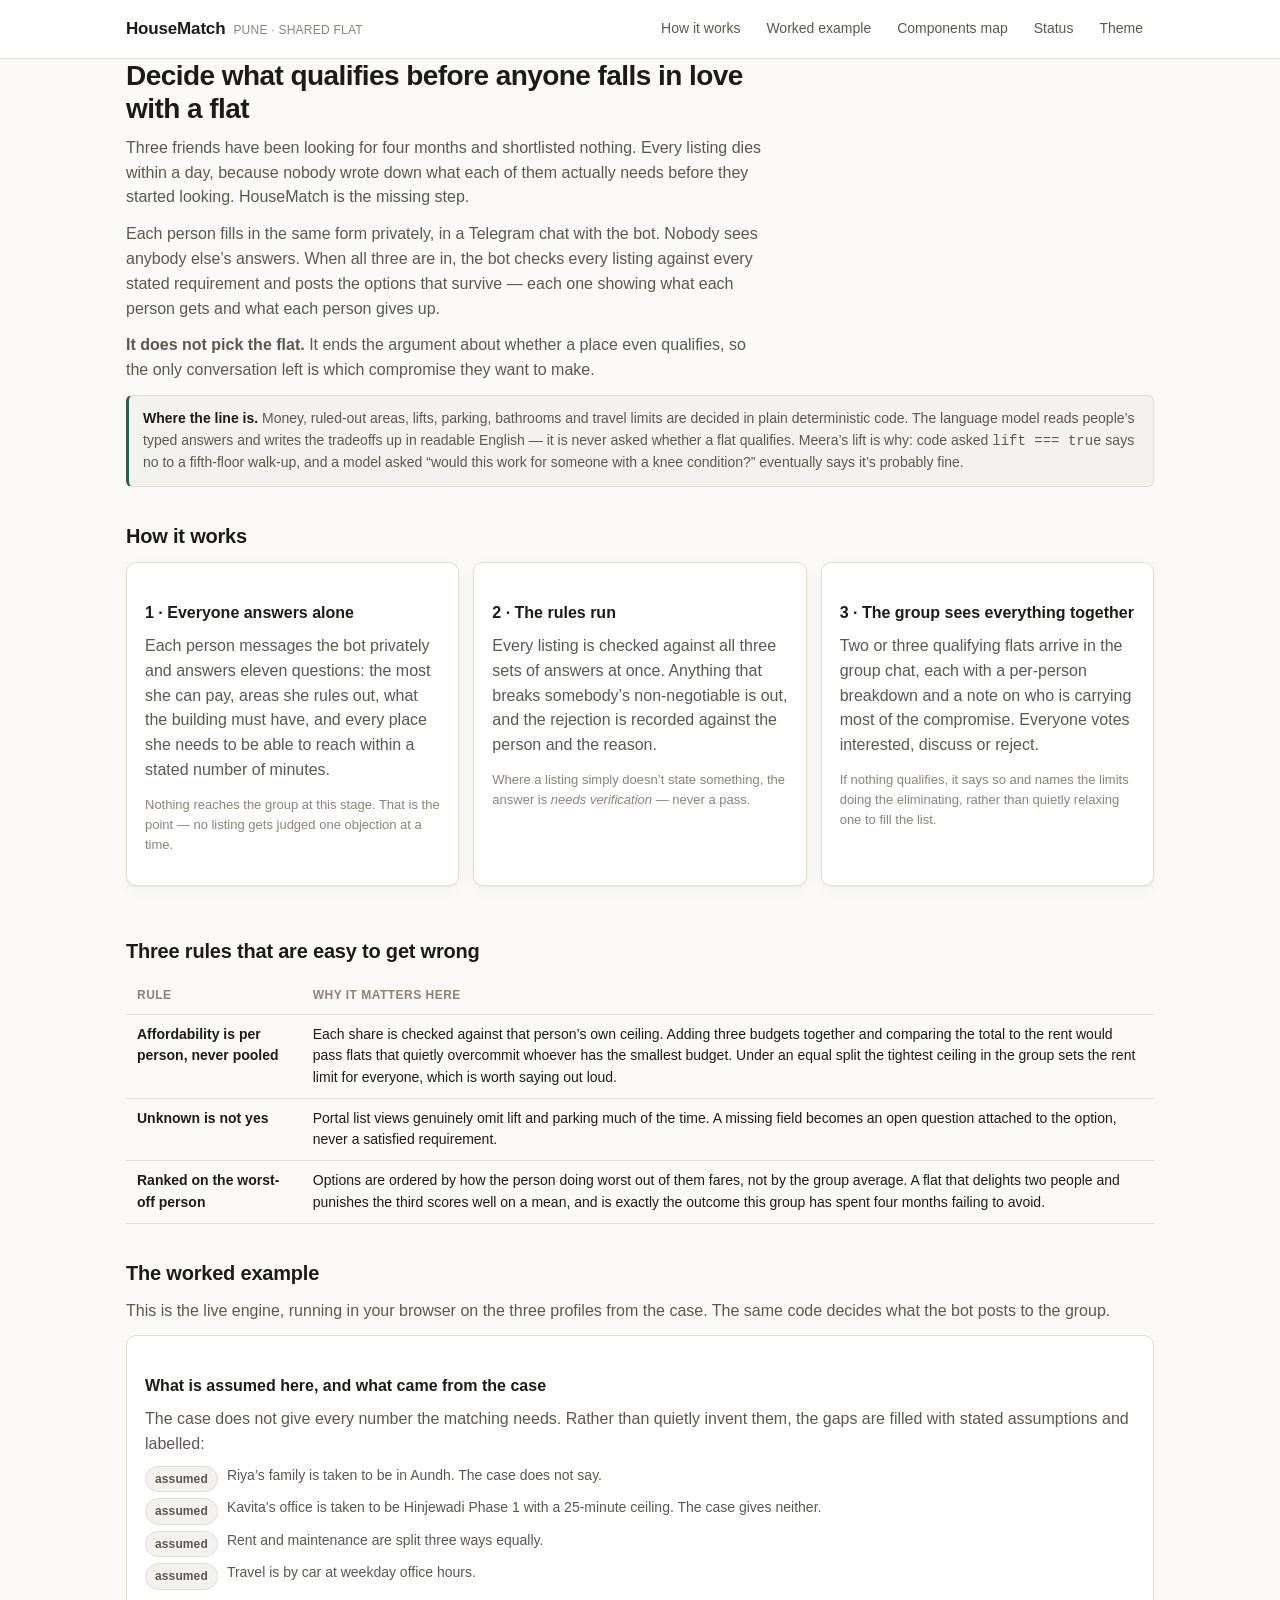
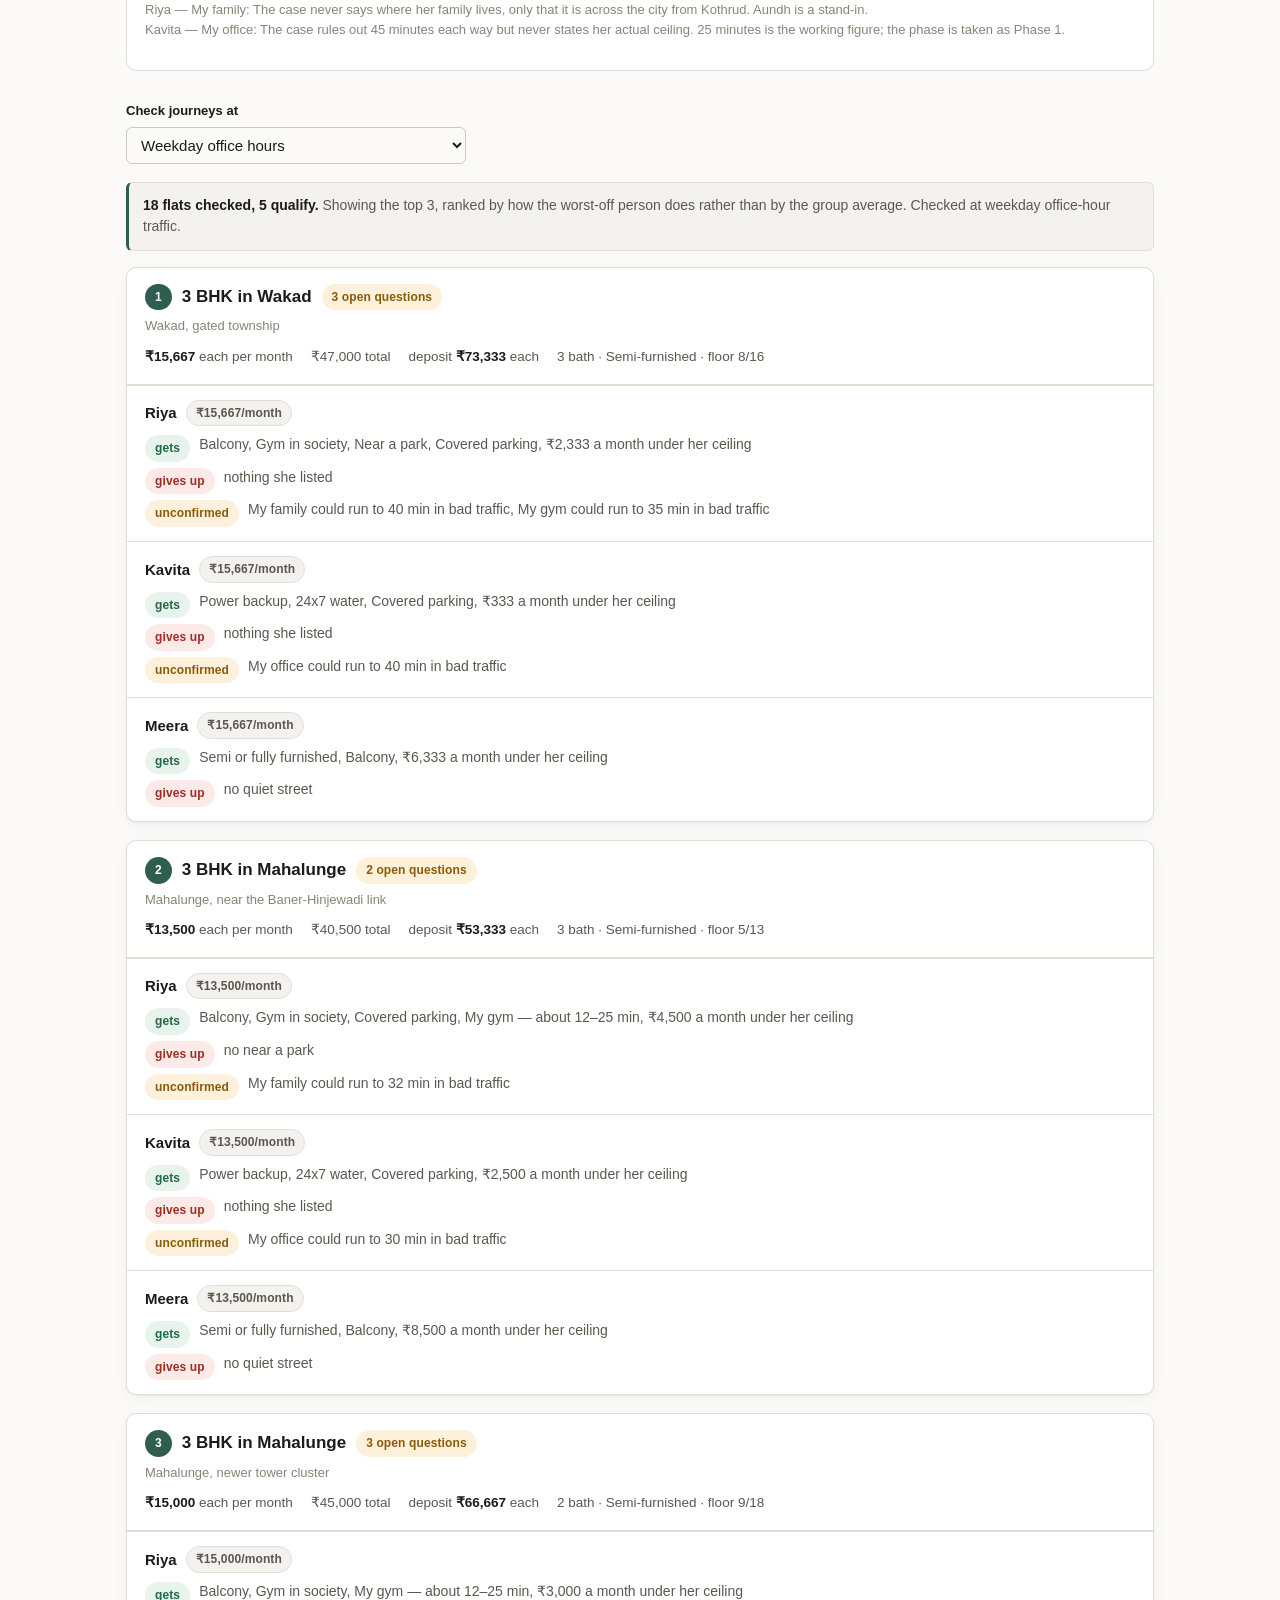
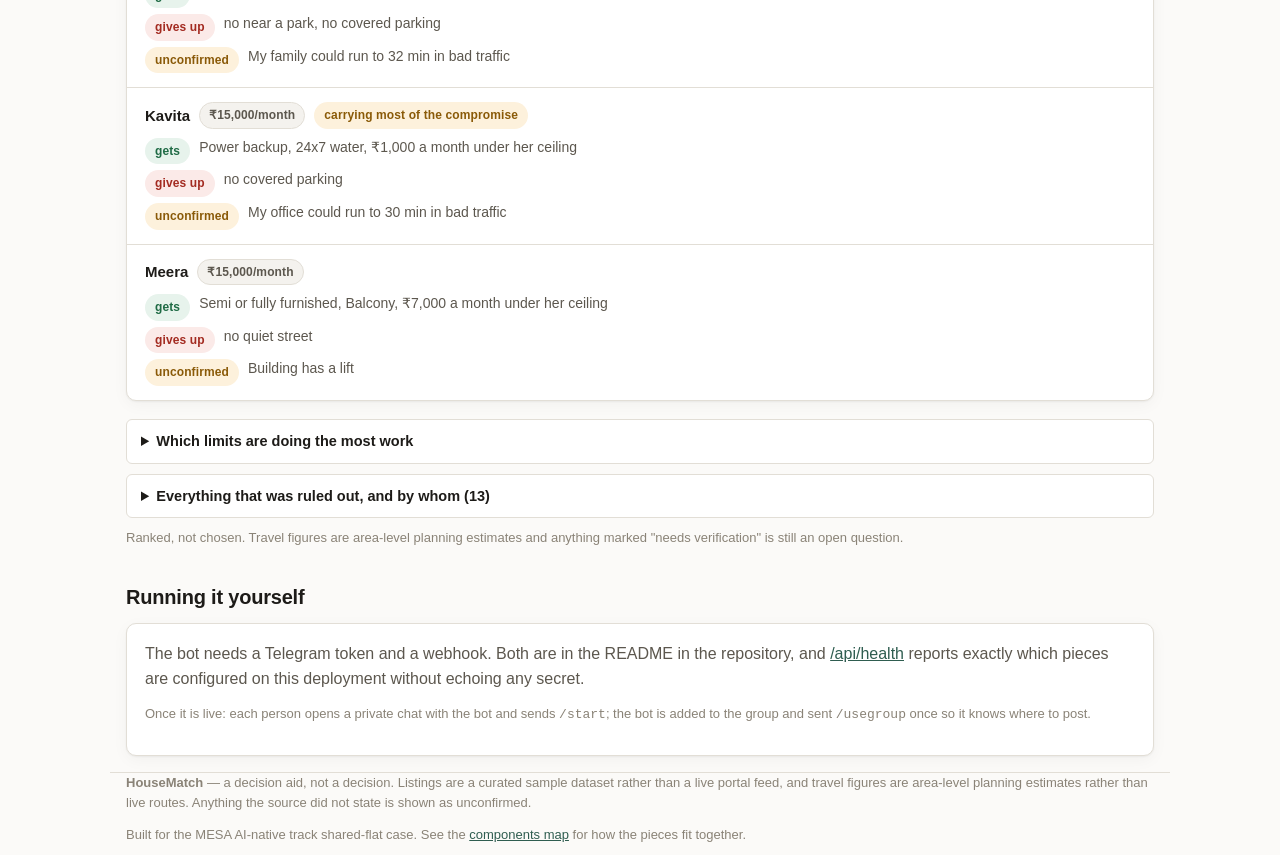
==== public/index.html @ d759376b "HouseMatch: shared-flat decision tool as a Telegram bot on Vercel Three people answer the same intak" ====
<!DOCTYPE html>
<html lang="en">
<head>
<meta charset="utf-8">
<meta name="viewport" content="width=device-width, initial-scale=1">
<title>HouseMatch</title>
<meta name="description" content="Three people state their constraints separately in Telegram, then see which flats qualify and exactly who is compromising on what.">
<link rel="icon" href="data:image/svg+xml,<svg xmlns='http://www.w3.org/2000/svg' viewBox='0 0 100 100'><text y='.9em' font-size='90'>&#127968;</text></svg>">
<link rel="stylesheet" href="assets/styles.css">
</head>
<body>

<header class="topbar">
  <div class="topbar-in">
    <div class="brand">HouseMatch <small>PUNE &middot; SHARED FLAT</small></div>
    <nav>
      <a href="#how">How it works</a>
      <a href="#example">Worked example</a>
      <a href="components-map.html">Components map</a>
      <a href="/api/health">Status</a>
      <button id="theme-toggle" title="Switch light and dark">Theme</button>
    </nav>
  </div>
</header>

<main class="wrap">

  <div class="lede">
    <h1>Decide what qualifies before anyone falls in love with a flat</h1>
    <p>Three friends have been looking for four months and shortlisted nothing. Every listing
    dies within a day, because nobody wrote down what each of them actually needs before they
    started looking. HouseMatch is the missing step.</p>
    <p>Each person fills in the same form privately, in a Telegram chat with the bot. Nobody sees
    anybody else&rsquo;s answers. When all three are in, the bot checks every listing against
    every stated requirement and posts the options that survive &mdash; each one showing what
    each person gets and what each person gives up.</p>
    <p><strong>It does not pick the flat.</strong> It ends the argument about whether a place even
    qualifies, so the only conversation left is which compromise they want to make.</p>
  </div>

  <div class="notice">
    <strong>Where the line is.</strong> Money, ruled-out areas, lifts, parking, bathrooms and
    travel limits are decided in plain deterministic code. The language model reads people&rsquo;s
    typed answers and writes the tradeoffs up in readable English &mdash; it is never asked whether
    a flat qualifies. Meera&rsquo;s lift is why: code asked <code>lift === true</code> says no to a
    fifth-floor walk-up, and a model asked &ldquo;would this work for someone with a knee
    condition?&rdquo; eventually says it&rsquo;s probably fine.
  </div>

  <h2 id="how">How it works</h2>
  <div class="grid g3">
    <div class="card">
      <h3>1 &middot; Everyone answers alone</h3>
      <p>Each person messages the bot privately and answers eleven questions: the most she can pay,
      areas she rules out, what the building must have, and every place she needs to be able to
      reach within a stated number of minutes.</p>
      <p class="muted">Nothing reaches the group at this stage. That is the point &mdash; no listing
      gets judged one objection at a time.</p>
    </div>
    <div class="card">
      <h3>2 &middot; The rules run</h3>
      <p>Every listing is checked against all three sets of answers at once. Anything that breaks
      somebody&rsquo;s non-negotiable is out, and the rejection is recorded against the person and
      the reason.</p>
      <p class="muted">Where a listing simply doesn&rsquo;t state something, the answer is
      <em>needs verification</em> &mdash; never a pass.</p>
    </div>
    <div class="card">
      <h3>3 &middot; The group sees everything together</h3>
      <p>Two or three qualifying flats arrive in the group chat, each with a per-person breakdown
      and a note on who is carrying most of the compromise. Everyone votes interested, discuss or
      reject.</p>
      <p class="muted">If nothing qualifies, it says so and names the limits doing the
      eliminating, rather than quietly relaxing one to fill the list.</p>
    </div>
  </div>

  <h2>Three rules that are easy to get wrong</h2>
  <div class="tbl-scroll">
    <table>
      <thead><tr><th>Rule</th><th>Why it matters here</th></tr></thead>
      <tbody>
        <tr>
          <td><b>Affordability is per person, never pooled</b></td>
          <td>Each share is checked against that person&rsquo;s own ceiling. Adding three budgets
          together and comparing the total to the rent would pass flats that quietly overcommit
          whoever has the smallest budget. Under an equal split the tightest ceiling in the group
          sets the rent limit for everyone, which is worth saying out loud.</td>
        </tr>
        <tr>
          <td><b>Unknown is not yes</b></td>
          <td>Portal list views genuinely omit lift and parking much of the time. A missing field
          becomes an open question attached to the option, never a satisfied requirement.</td>
        </tr>
        <tr>
          <td><b>Ranked on the worst-off person</b></td>
          <td>Options are ordered by how the person doing worst out of them fares, not by the
          group average. A flat that delights two people and punishes the third scores well on a
          mean, and is exactly the outcome this group has spent four months failing to avoid.</td>
        </tr>
      </tbody>
    </table>
  </div>

  <h2 id="example">The worked example</h2>
  <p>This is the live engine, running in your browser on the three profiles from the case. The
  same code decides what the bot posts to the group.</p>

  <div class="card flat" id="assumptions"></div>

  <div class="row" style="max-width:340px;margin-bottom:18px">
    <div>
      <label for="traffic">Check journeys at</label>
      <select id="traffic">
        <option value="peak" selected>Weekday office hours</option>
        <option value="offPeak">Lighter traffic</option>
      </select>
    </div>
  </div>

  <div id="results-out"></div>

  <h2>Running it yourself</h2>
  <div class="card">
    <p>The bot needs a Telegram token and a webhook. Both are in the README in the repository,
    and <a href="/api/health">/api/health</a> reports exactly which pieces are configured on this
    deployment without echoing any secret.</p>
    <p class="muted">Once it is live: each person opens a private chat with the bot and sends
    <code>/start</code>; the bot is added to the group and sent <code>/usegroup</code> once so it
    knows where to post.</p>
  </div>

</main>

<footer class="wrap">
  <p><strong>HouseMatch</strong> &mdash; a decision aid, not a decision. Listings are a curated
  sample dataset rather than a live portal feed, and travel figures are area-level planning
  estimates rather than live routes. Anything the source did not state is shown as unconfirmed.</p>
  <p>Built for the MESA AI-native track shared-flat case. See the
  <a href="components-map.html">components map</a> for how the pieces fit together.</p>
</footer>

<script src="data/listings.js"></script>
<script src="data/travel.js"></script>
<script src="data/demo-profiles.js"></script>
<script src="assets/match.js"></script>
<script src="assets/app.js"></script>
</body>
</html>
---- public/assets/styles.css ----
/* ---------------------------------------------------------------------------
 * HouseMatch — stylesheet
 * No framework, no build step. Loads straight from disk or from Vercel.
 * ------------------------------------------------------------------------- */

:root {
  --bg: #fbfaf8;
  --surface: #ffffff;
  --surface-2: #f4f2ee;
  --border: #e2ded6;
  --border-strong: #cec8bc;
  --text: #1d1b18;
  --text-2: #5c574e;
  --text-3: #8a8377;
  --accent: #2f5d50;
  --accent-soft: #e6efeb;
  --pass: #1f6b45;
  --pass-bg: #e7f3ec;
  --fail: #a32b21;
  --fail-bg: #fbeae8;
  --warn: #8a5a08;
  --warn-bg: #fdf1dc;
  --radius: 10px;
  --radius-sm: 6px;
  --shadow: 0 1px 2px rgba(29, 27, 24, .05), 0 4px 16px rgba(29, 27, 24, .04);
  --mono: ui-monospace, SFMono-Regular, "SF Mono", Menlo, Consolas, monospace;
  --sans: -apple-system, BlinkMacSystemFont, "Segoe UI", Inter, Roboto, Helvetica, Arial, sans-serif;
}

@media (prefers-color-scheme: dark) {
  :root:not([data-theme="light"]) {
    --bg: #16161a;
    --surface: #1e1e23;
    --surface-2: #26262c;
    --border: #33333b;
    --border-strong: #474751;
    --text: #f0eeea;
    --text-2: #b0aaa1;
    --text-3: #857f76;
    --accent: #7fc0aa;
    --accent-soft: #23342e;
    --pass: #6dc294;
    --pass-bg: #1b2f24;
    --fail: #e98a80;
    --fail-bg: #331d1b;
    --warn: #e0b263;
    --warn-bg: #332715;
    --shadow: 0 1px 2px rgba(0, 0, 0, .3), 0 4px 16px rgba(0, 0, 0, .2);
  }
}

:root[data-theme="dark"] {
  --bg: #16161a;
  --surface: #1e1e23;
  --surface-2: #26262c;
  --border: #33333b;
  --border-strong: #474751;
  --text: #f0eeea;
  --text-2: #b0aaa1;
  --text-3: #857f76;
  --accent: #7fc0aa;
  --accent-soft: #23342e;
  --pass: #6dc294;
  --pass-bg: #1b2f24;
  --fail: #e98a80;
  --fail-bg: #331d1b;
  --warn: #e0b263;
  --warn-bg: #332715;
  --shadow: 0 1px 2px rgba(0, 0, 0, .3), 0 4px 16px rgba(0, 0, 0, .2);
}

* { box-sizing: border-box; }

html { -webkit-text-size-adjust: 100%; }

body {
  margin: 0;
  background: var(--bg);
  color: var(--text);
  font-family: var(--sans);
  font-size: 16px;
  line-height: 1.55;
  -webkit-font-smoothing: antialiased;
}

.wrap { max-width: 1060px; margin: 0 auto; padding: 0 16px; }

/* ------------------------------- header ------------------------------- */
.topbar {
  border-bottom: 1px solid var(--border);
  background: var(--surface);
  position: sticky; top: 0; z-index: 40;
}
.topbar-in {
  max-width: 1060px; margin: 0 auto; padding: 12px 16px;
  display: flex; align-items: center; gap: 14px; flex-wrap: wrap;
}
.brand { font-weight: 650; letter-spacing: -.01em; font-size: 17px; display: flex; align-items: baseline; gap: 8px; }
.brand small { font-weight: 400; color: var(--text-3); font-size: 12px; letter-spacing: .02em; }
.topbar nav { margin-left: auto; display: flex; gap: 4px; flex-wrap: wrap; }
.topbar nav a, .topbar nav button {
  font: inherit; font-size: 14px; color: var(--text-2);
  background: none; border: 1px solid transparent; border-radius: var(--radius-sm);
  padding: 5px 10px; cursor: pointer; text-decoration: none;
}
.topbar nav a:hover, .topbar nav button:hover { background: var(--surface-2); color: var(--text); }
.topbar nav a.on { background: var(--accent-soft); color: var(--accent); font-weight: 550; }

/* ------------------------------- layout ------------------------------- */
main { padding: 28px 0 80px; }
.lede { max-width: 72ch; }
h1 { font-size: 28px; line-height: 1.2; letter-spacing: -.02em; margin: 0 0 10px; font-weight: 650; }
h2 { font-size: 20px; letter-spacing: -.01em; margin: 34px 0 10px; font-weight: 620; }
h3 { font-size: 16px; margin: 20px 0 8px; font-weight: 600; }
p { margin: 0 0 12px; color: var(--text-2); }
p.tight { margin-bottom: 6px; }
a { color: var(--accent); }

.muted { color: var(--text-3); font-size: 13px; }
.mono { font-family: var(--mono); font-size: 13px; }

section.step { display: none; }
section.step.on { display: block; }

/* ------------------------------- cards ------------------------------- */
.card {
  background: var(--surface); border: 1px solid var(--border);
  border-radius: var(--radius); padding: 18px; margin: 0 0 16px;
  box-shadow: var(--shadow);
}
.card.flat { box-shadow: none; }
.card-h { display: flex; align-items: flex-start; gap: 12px; margin-bottom: 4px; flex-wrap: wrap; }
.card-h h3 { margin: 0; }

.grid { display: grid; gap: 14px; }
@media (min-width: 720px) { .grid.g3 { grid-template-columns: repeat(3, 1fr); } .grid.g2 { grid-template-columns: repeat(2, 1fr); } }

/* ------------------------------- notices ------------------------------- */
.notice {
  border: 1px solid var(--border); border-left: 3px solid var(--accent);
  background: var(--surface-2); border-radius: var(--radius-sm);
  padding: 12px 14px; margin: 0 0 16px; font-size: 14px; color: var(--text-2);
}
.notice strong { color: var(--text); font-weight: 600; }
.notice.warn { border-left-color: var(--warn); background: var(--warn-bg); color: var(--warn); }
.notice.warn strong { color: var(--warn); }

/* ------------------------------- forms ------------------------------- */
label { display: block; font-size: 13px; font-weight: 600; color: var(--text); margin: 14px 0 5px; }
label .hint { display: block; font-weight: 400; color: var(--text-3); font-size: 12.5px; margin-top: 2px; }

input[type=text], input[type=number], select, textarea {
  width: 100%; font: inherit; font-size: 15px;
  padding: 8px 10px; color: var(--text);
  background: var(--bg); border: 1px solid var(--border-strong);
  border-radius: var(--radius-sm);
}
input:focus, select:focus, textarea:focus {
  outline: 2px solid var(--accent); outline-offset: 1px; border-color: var(--accent);
}
textarea { min-height: 70px; resize: vertical; }

.checks { display: grid; gap: 7px; margin-top: 6px; }
@media (min-width: 600px) { .checks.two { grid-template-columns: 1fr 1fr; } }
.checks label {
  display: flex; align-items: flex-start; gap: 8px; margin: 0;
  font-weight: 400; font-size: 14.5px; color: var(--text-2); cursor: pointer;
  padding: 7px 9px; border: 1px solid var(--border); border-radius: var(--radius-sm);
  background: var(--surface);
}
.checks label:hover { border-color: var(--border-strong); }
.checks input { width: auto; margin: 3px 0 0; accent-color: var(--accent); flex: none; }
.checks label.on { border-color: var(--accent); background: var(--accent-soft); color: var(--text); }

fieldset { border: 1px solid var(--border); border-radius: var(--radius-sm); padding: 12px 14px; margin: 16px 0 0; }
legend { font-size: 13px; font-weight: 650; padding: 0 6px; color: var(--text); }

.row { display: flex; gap: 10px; flex-wrap: wrap; align-items: flex-end; }
.row > * { flex: 1 1 160px; min-width: 0; }

/* ------------------------------- buttons ------------------------------- */
.btn {
  font: inherit; font-size: 14.5px; font-weight: 550;
  padding: 9px 16px; border-radius: var(--radius-sm); cursor: pointer;
  border: 1px solid var(--border-strong); background: var(--surface); color: var(--text);
}
.btn:hover { background: var(--surface-2); }
.btn.primary { background: var(--accent); border-color: var(--accent); color: #fff; }
:root[data-theme="dark"] .btn.primary { color: #10231d; }
.btn.primary:hover { filter: brightness(1.08); }
.btn.ghost { border-color: transparent; background: none; color: var(--text-2); }
.btn.ghost:hover { background: var(--surface-2); }
.btn:disabled { opacity: .5; cursor: not-allowed; }
.btn.sm { font-size: 13px; padding: 6px 11px; }
.btnrow { display: flex; gap: 8px; flex-wrap: wrap; margin-top: 18px; align-items: center; }

/* ------------------------------- pills ------------------------------- */
.pill {
  display: inline-flex; align-items: center; gap: 5px;
  font-size: 12px; font-weight: 600; letter-spacing: .01em;
  padding: 3px 9px; border-radius: 999px; white-space: nowrap;
  border: 1px solid transparent;
}
.pill.pass { background: var(--pass-bg); color: var(--pass); }
.pill.fail { background: var(--fail-bg); color: var(--fail); }
.pill.unverified { background: var(--warn-bg); color: var(--warn); }
.pill.neutral { background: var(--surface-2); color: var(--text-2); border-color: var(--border); }
.pill.rank { background: var(--accent); color: #fff; }
:root[data-theme="dark"] .pill.rank { color: #10231d; }

/* ------------------------------- people strip ------------------------------- */
.people { display: flex; gap: 8px; flex-wrap: wrap; margin: 14px 0 0; }
.person-chip {
  border: 1px solid var(--border); background: var(--surface); border-radius: var(--radius-sm);
  padding: 9px 12px; font-size: 13.5px; min-width: 150px;
}
.person-chip b { display: block; font-size: 14.5px; }
.person-chip.done { border-color: var(--pass); background: var(--pass-bg); }
.person-chip.done b { color: var(--pass); }

/* ------------------------------- results ------------------------------- */
.opt { border: 1px solid var(--border); border-radius: var(--radius); background: var(--surface); margin: 0 0 18px; box-shadow: var(--shadow); overflow: hidden; }
.opt-h { padding: 16px 18px; border-bottom: 1px solid var(--border); }
.opt-h .t { display: flex; align-items: center; gap: 10px; flex-wrap: wrap; }
.opt-h h3 { margin: 0; font-size: 17px; }
.opt-money { display: flex; gap: 18px; flex-wrap: wrap; margin-top: 10px; font-size: 13.5px; color: var(--text-2); }
.opt-money b { color: var(--text); font-weight: 600; }

.who { border-top: 1px solid var(--border); padding: 14px 18px; }
.who:first-of-type { border-top: none; }
.who-h { display: flex; align-items: center; gap: 9px; flex-wrap: wrap; margin-bottom: 8px; }
.who-h b { font-size: 15px; }

.lines { margin: 0; padding: 0; list-style: none; display: grid; gap: 5px; }
.lines li { display: flex; gap: 9px; align-items: flex-start; font-size: 14px; color: var(--text-2); }
.lines li .pill { flex: none; margin-top: 1px; }
.lines li span.txt { min-width: 0; }
.lines li span.txt b { color: var(--text); font-weight: 600; }

.tradeoff { margin-top: 10px; display: grid; gap: 6px; font-size: 14px; }
.tradeoff div { display: flex; gap: 8px; }
.tradeoff .k { flex: none; width: 96px; font-weight: 600; font-size: 12.5px; color: var(--text-3); text-transform: uppercase; letter-spacing: .04em; padding-top: 2px; }

/* ------------------------------- tables ------------------------------- */
.tbl-scroll { overflow-x: auto; -webkit-overflow-scrolling: touch; margin: 0 0 16px; }
table { border-collapse: collapse; width: 100%; font-size: 14px; }
th, td { text-align: left; padding: 9px 11px; border-bottom: 1px solid var(--border); vertical-align: top; }
th { font-size: 12px; text-transform: uppercase; letter-spacing: .04em; color: var(--text-3); font-weight: 650; white-space: nowrap; }
tbody tr:hover { background: var(--surface-2); }
td.num { text-align: right; font-variant-numeric: tabular-nums; white-space: nowrap; }

details { border: 1px solid var(--border); border-radius: var(--radius-sm); padding: 10px 14px; margin: 0 0 10px; background: var(--surface); }
details summary { cursor: pointer; font-weight: 600; font-size: 14.5px; }
details[open] summary { margin-bottom: 8px; }

footer { border-top: 1px solid var(--border); padding: 20px 0 40px; font-size: 13px; color: var(--text-3); }
footer p { color: var(--text-3); font-size: 13px; }

.sr { position: absolute; width: 1px; height: 1px; overflow: hidden; clip: rect(0 0 0 0); white-space: nowrap; }

@media print {
  .topbar, .btnrow, footer { display: none; }
  body { background: #fff; }
  .opt, .card { box-shadow: none; break-inside: avoid; }
}
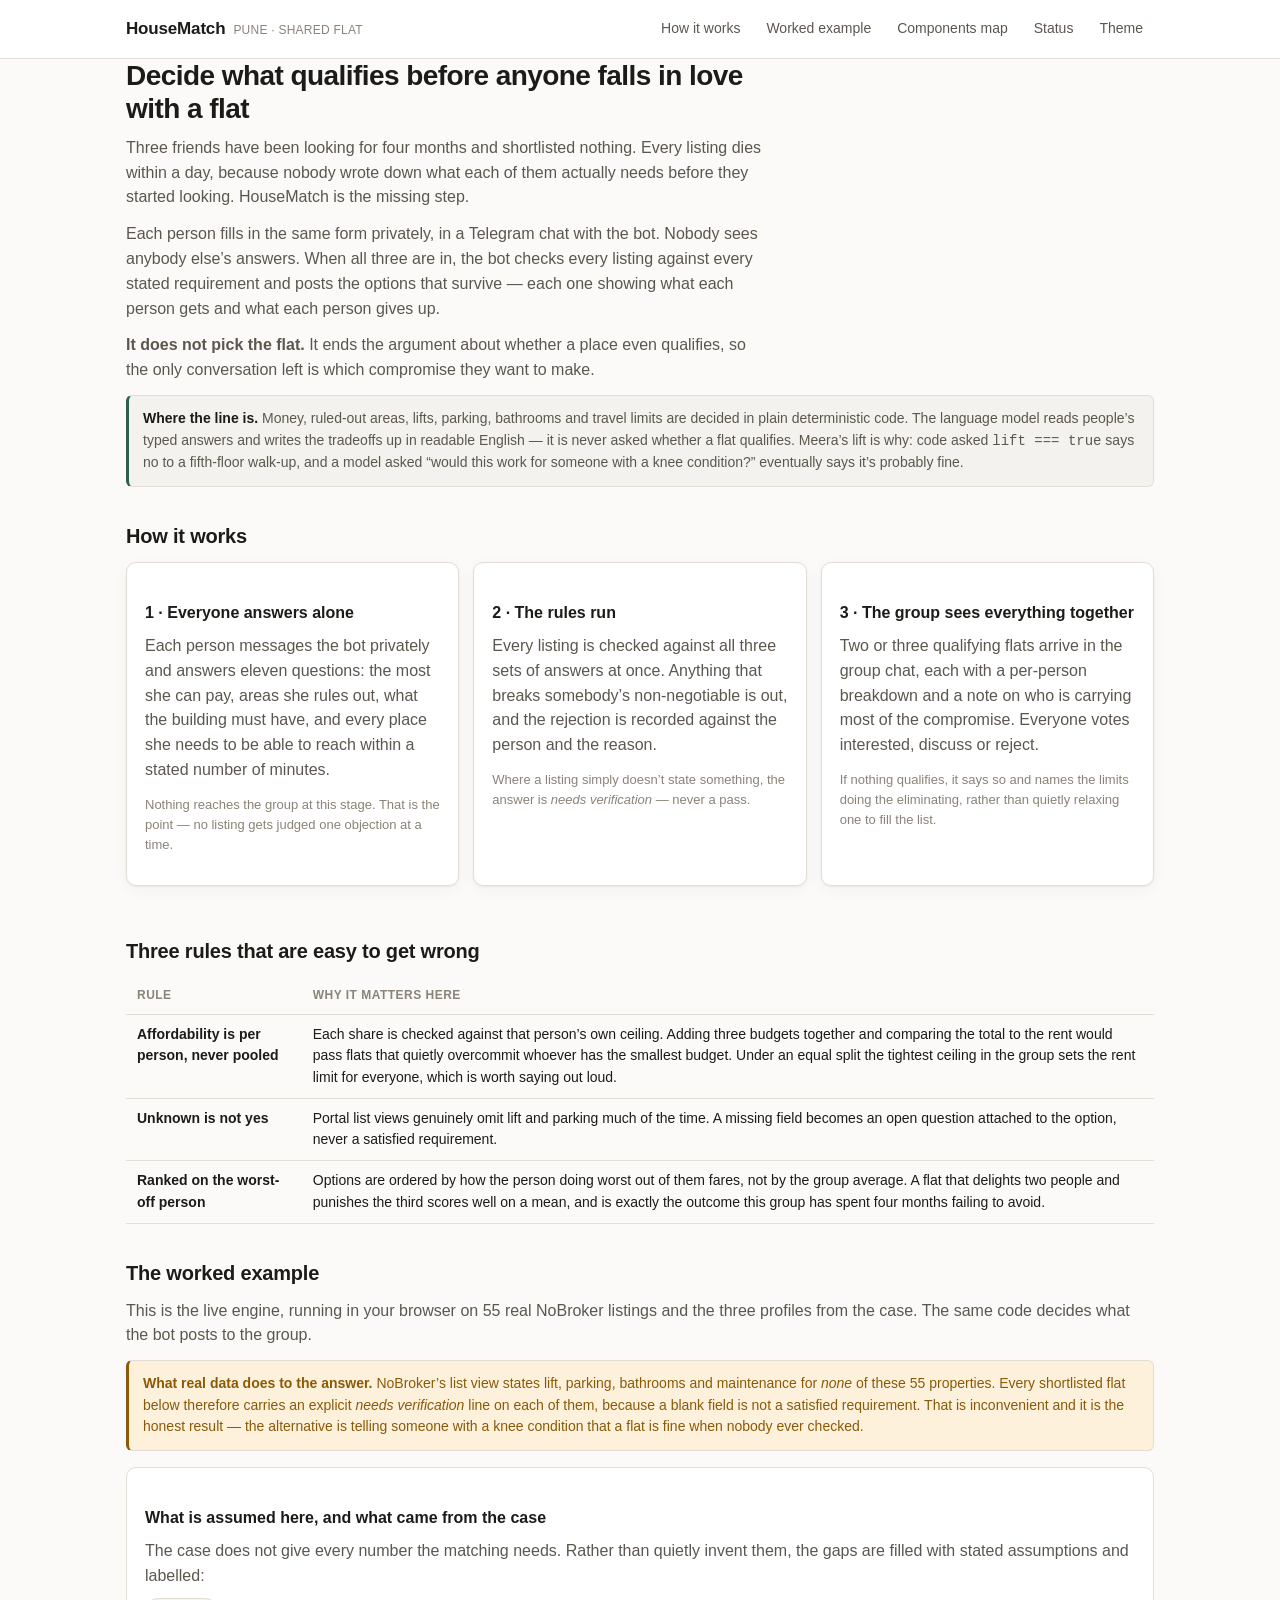
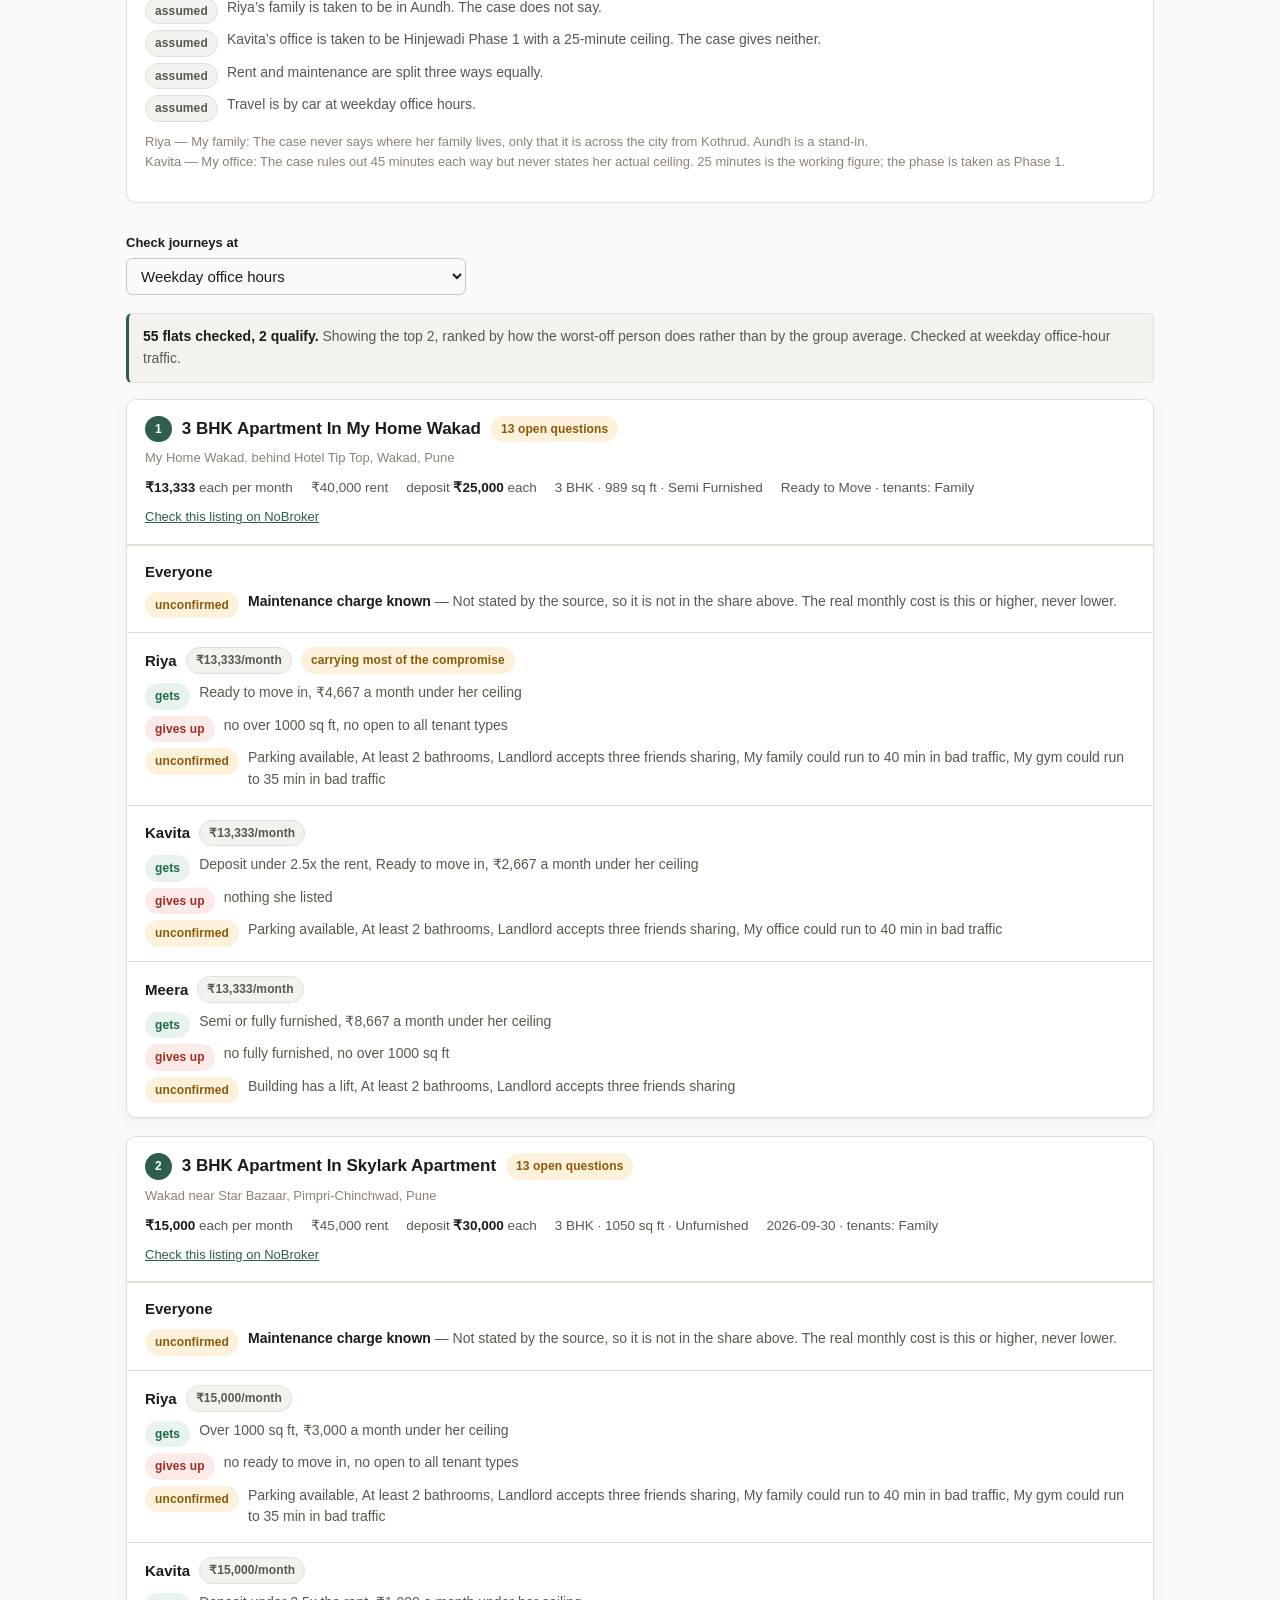
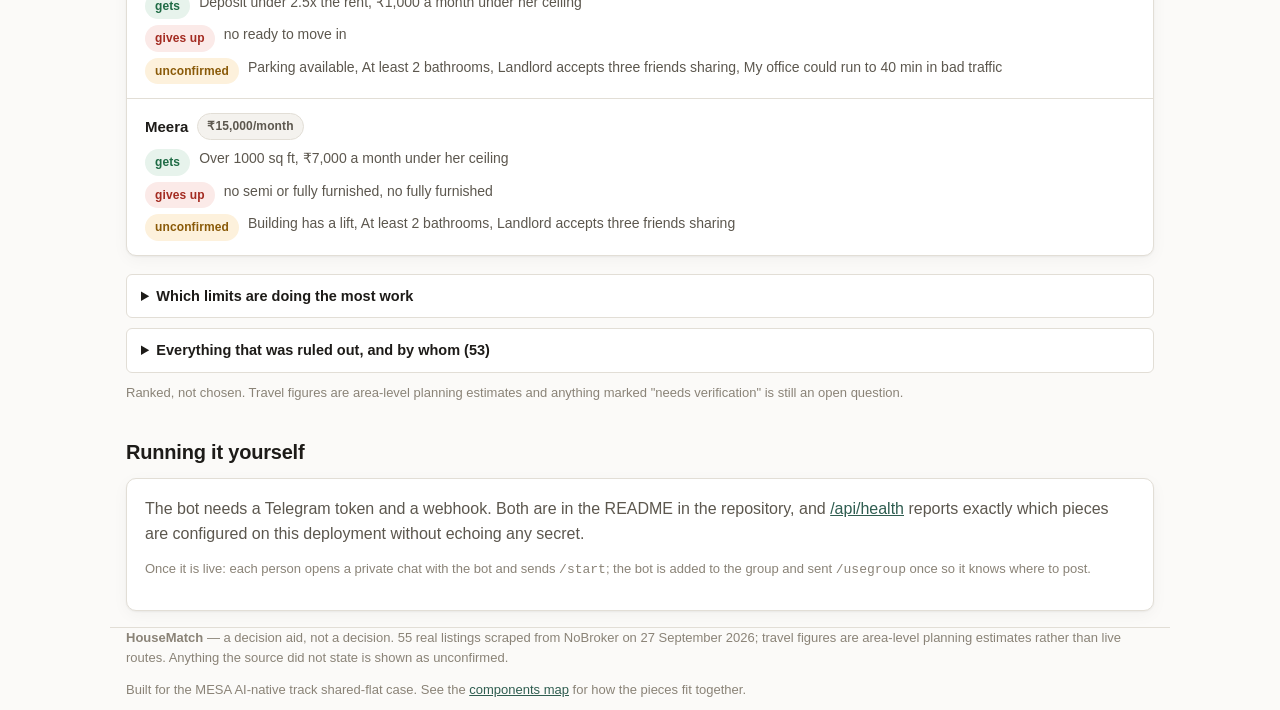
==== commit 725d350c: "Replace the sample dataset with 55 real NoBroker listings The raw scrape (nobroker.in, 27 Sep 2026, " ====
--- a/public/index.html
+++ b/public/index.html
@@ -103,8 +103,17 @@
   </div>
 
   <h2 id="example">The worked example</h2>
-  <p>This is the live engine, running in your browser on the three profiles from the case. The
-  same code decides what the bot posts to the group.</p>
+  <p>This is the live engine, running in your browser on 55 real NoBroker listings and the three
+  profiles from the case. The same code decides what the bot posts to the group.</p>
+
+  <div class="notice warn">
+    <strong>What real data does to the answer.</strong> NoBroker&rsquo;s list view states lift,
+    parking, bathrooms and maintenance for <em>none</em> of these 55 properties. Every shortlisted
+    flat below therefore carries an explicit <em>needs verification</em> line on each of them,
+    because a blank field is not a satisfied requirement. That is inconvenient and it is the
+    honest result &mdash; the alternative is telling someone with a knee condition that a flat is
+    fine when nobody ever checked.
+  </div>
 
   <div class="card flat" id="assumptions"></div>
 
@@ -133,9 +142,8 @@
 </main>
 
 <footer class="wrap">
-  <p><strong>HouseMatch</strong> &mdash; a decision aid, not a decision. Listings are a curated
-  sample dataset rather than a live portal feed, and travel figures are area-level planning
-  estimates rather than live routes. Anything the source did not state is shown as unconfirmed.</p>
+  <p><strong>HouseMatch</strong> &mdash; a decision aid, not a decision. 55 real listings scraped from NoBroker on 27 September 2026;
+  travel figures are area-level planning estimates rather than live routes. Anything the source did not state is shown as unconfirmed.</p>
   <p>Built for the MESA AI-native track shared-flat case. See the
   <a href="components-map.html">components map</a> for how the pieces fit together.</p>
 </footer>
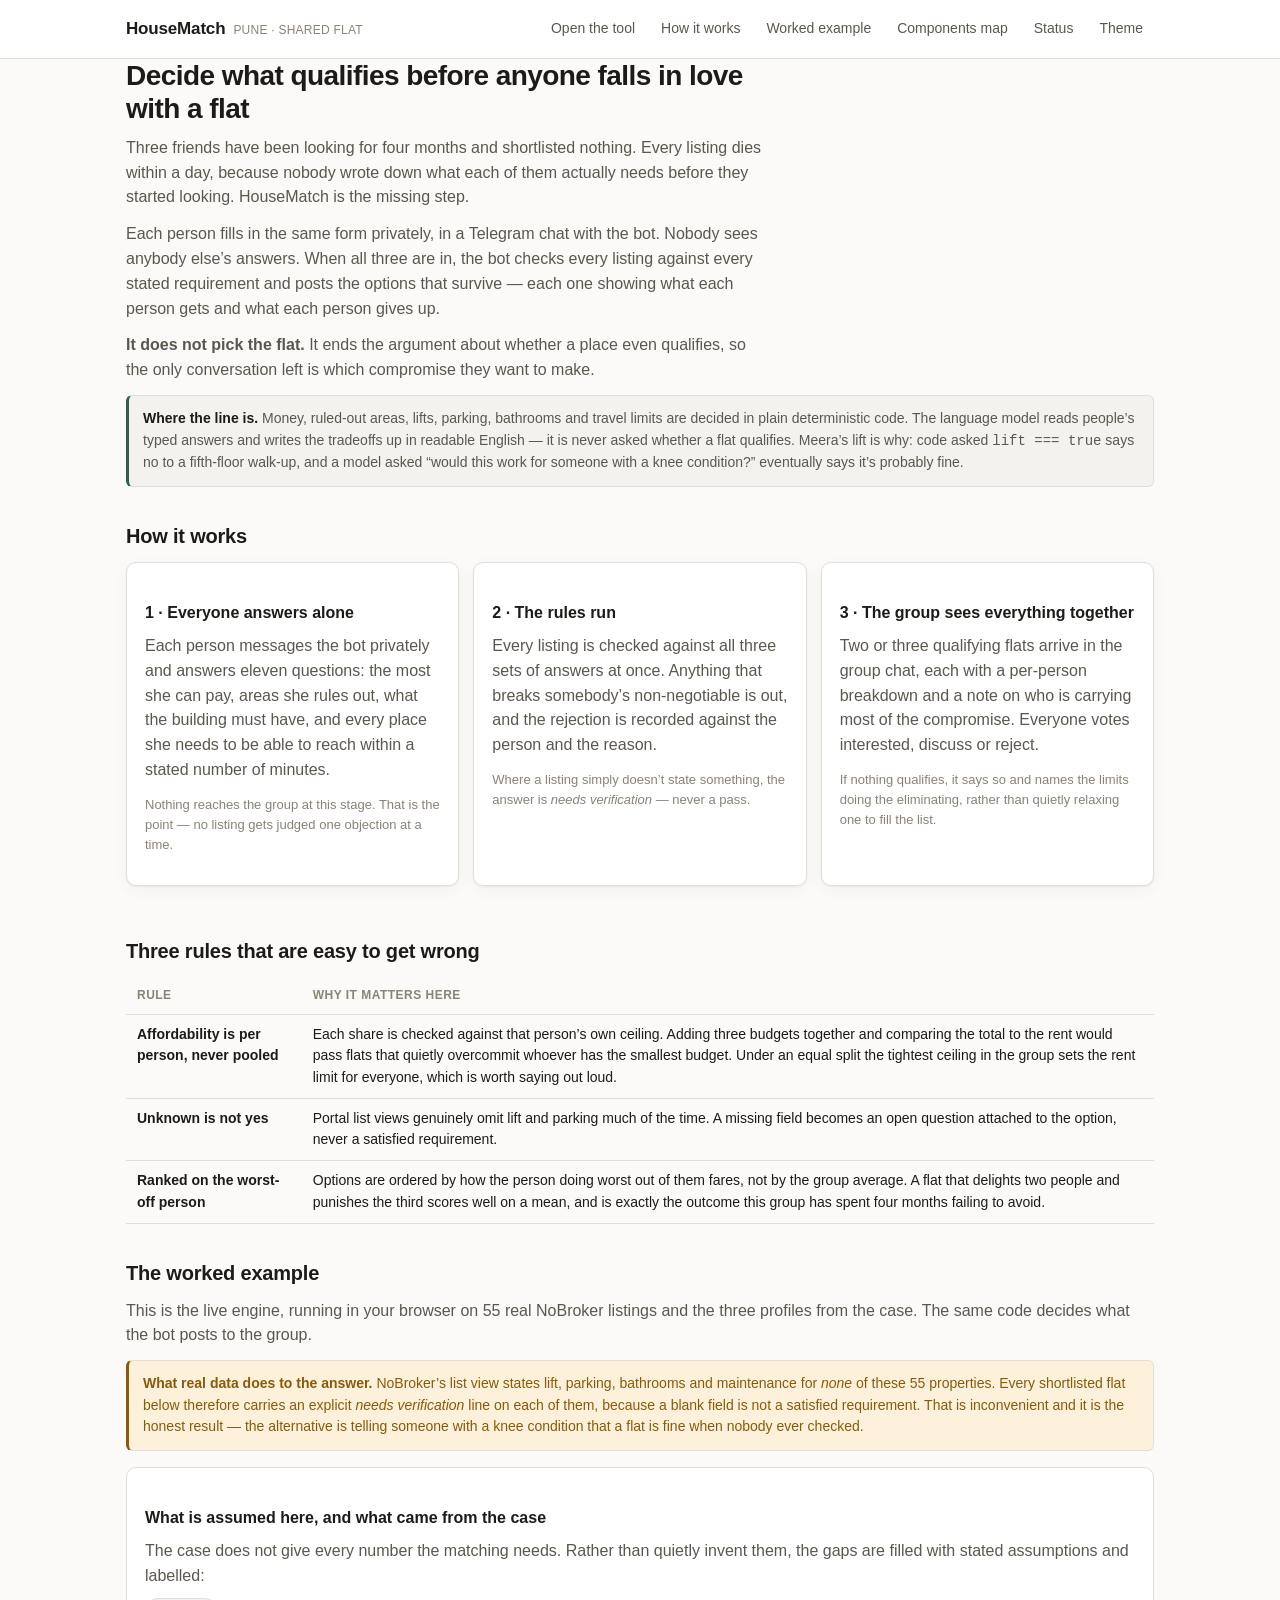
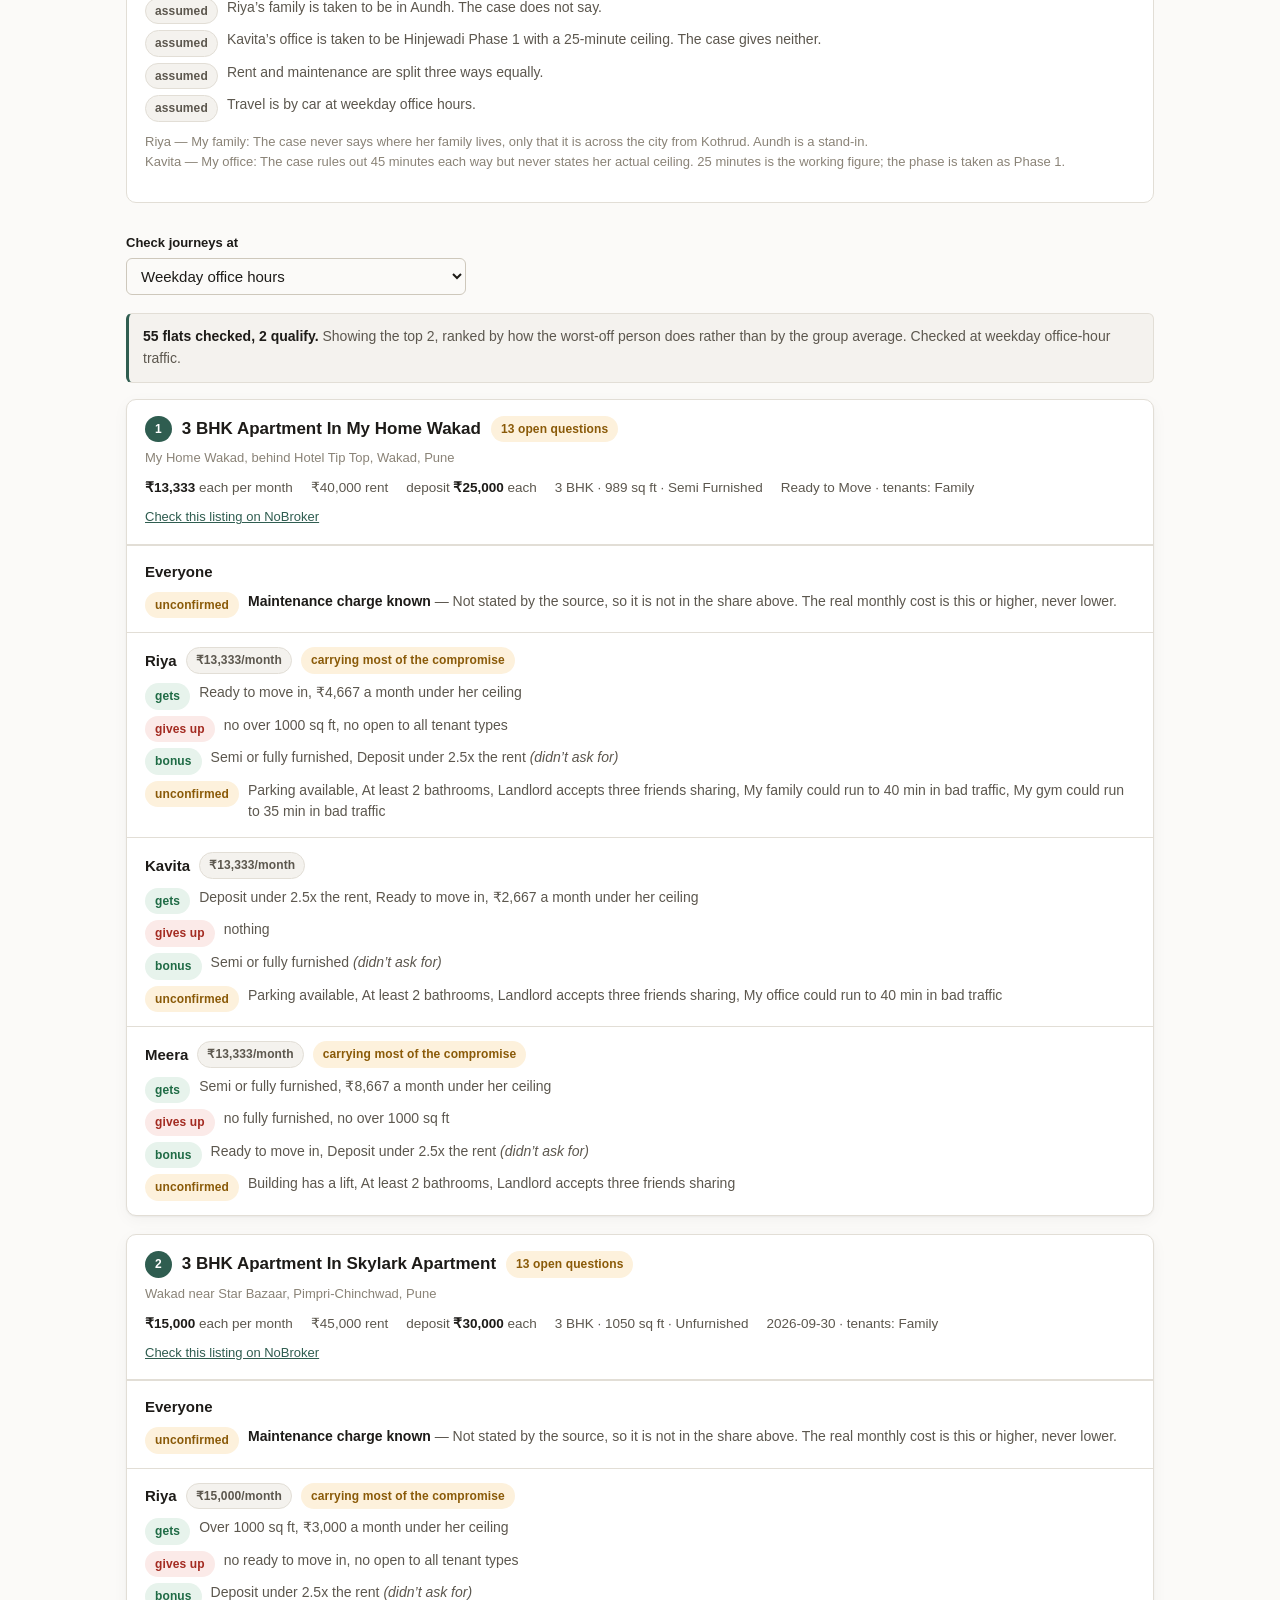
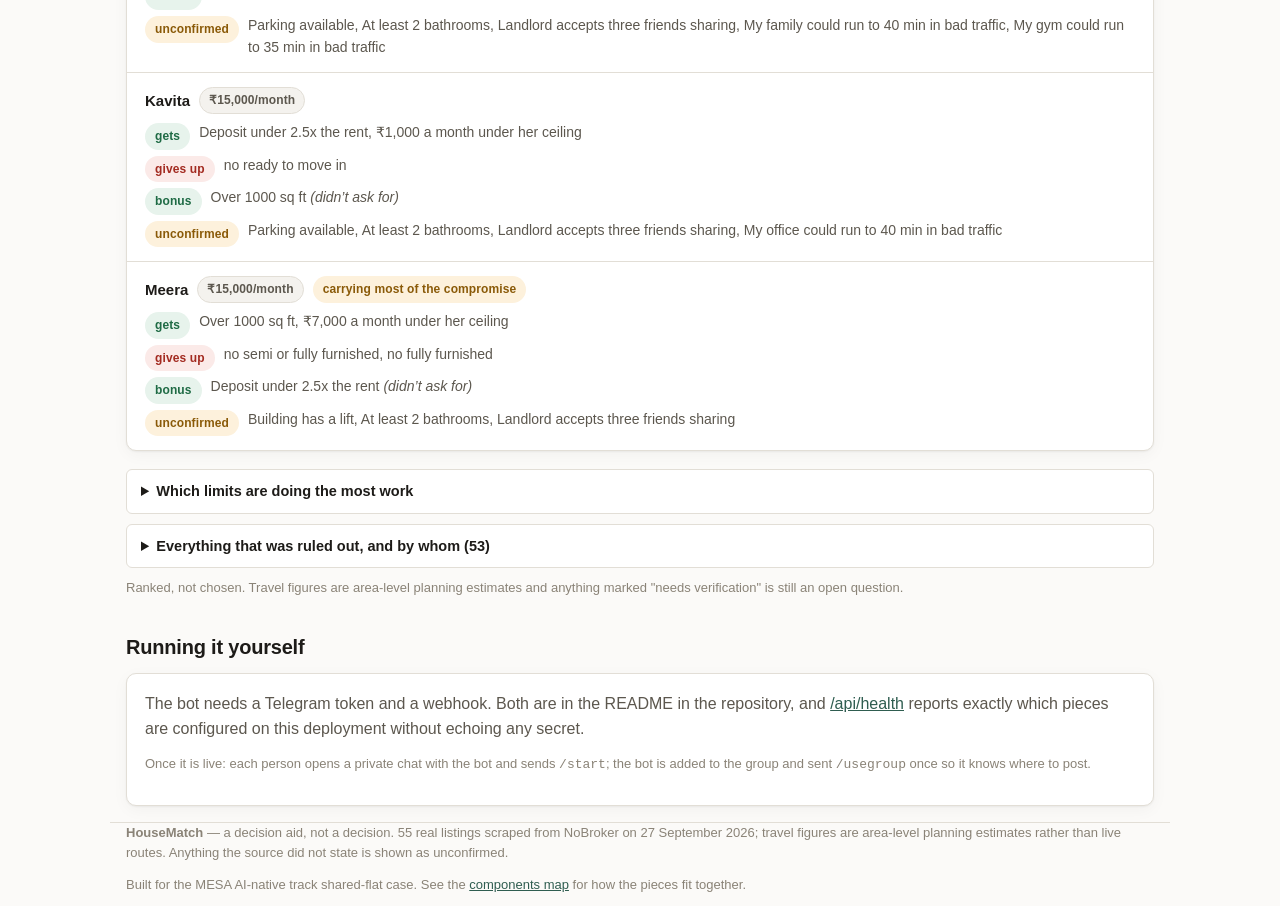
==== commit 7e9c74ee: "Add a web app: front end, serverless back end, shared groups A full browser app at /app.html alongsi" ====
--- a/public/index.html
+++ b/public/index.html
@@ -14,6 +14,7 @@
   <div class="topbar-in">
     <div class="brand">HouseMatch <small>PUNE &middot; SHARED FLAT</small></div>
     <nav>
+      <a href="app.html">Open the tool</a>
       <a href="#how">How it works</a>
       <a href="#example">Worked example</a>
       <a href="components-map.html">Components map</a>
